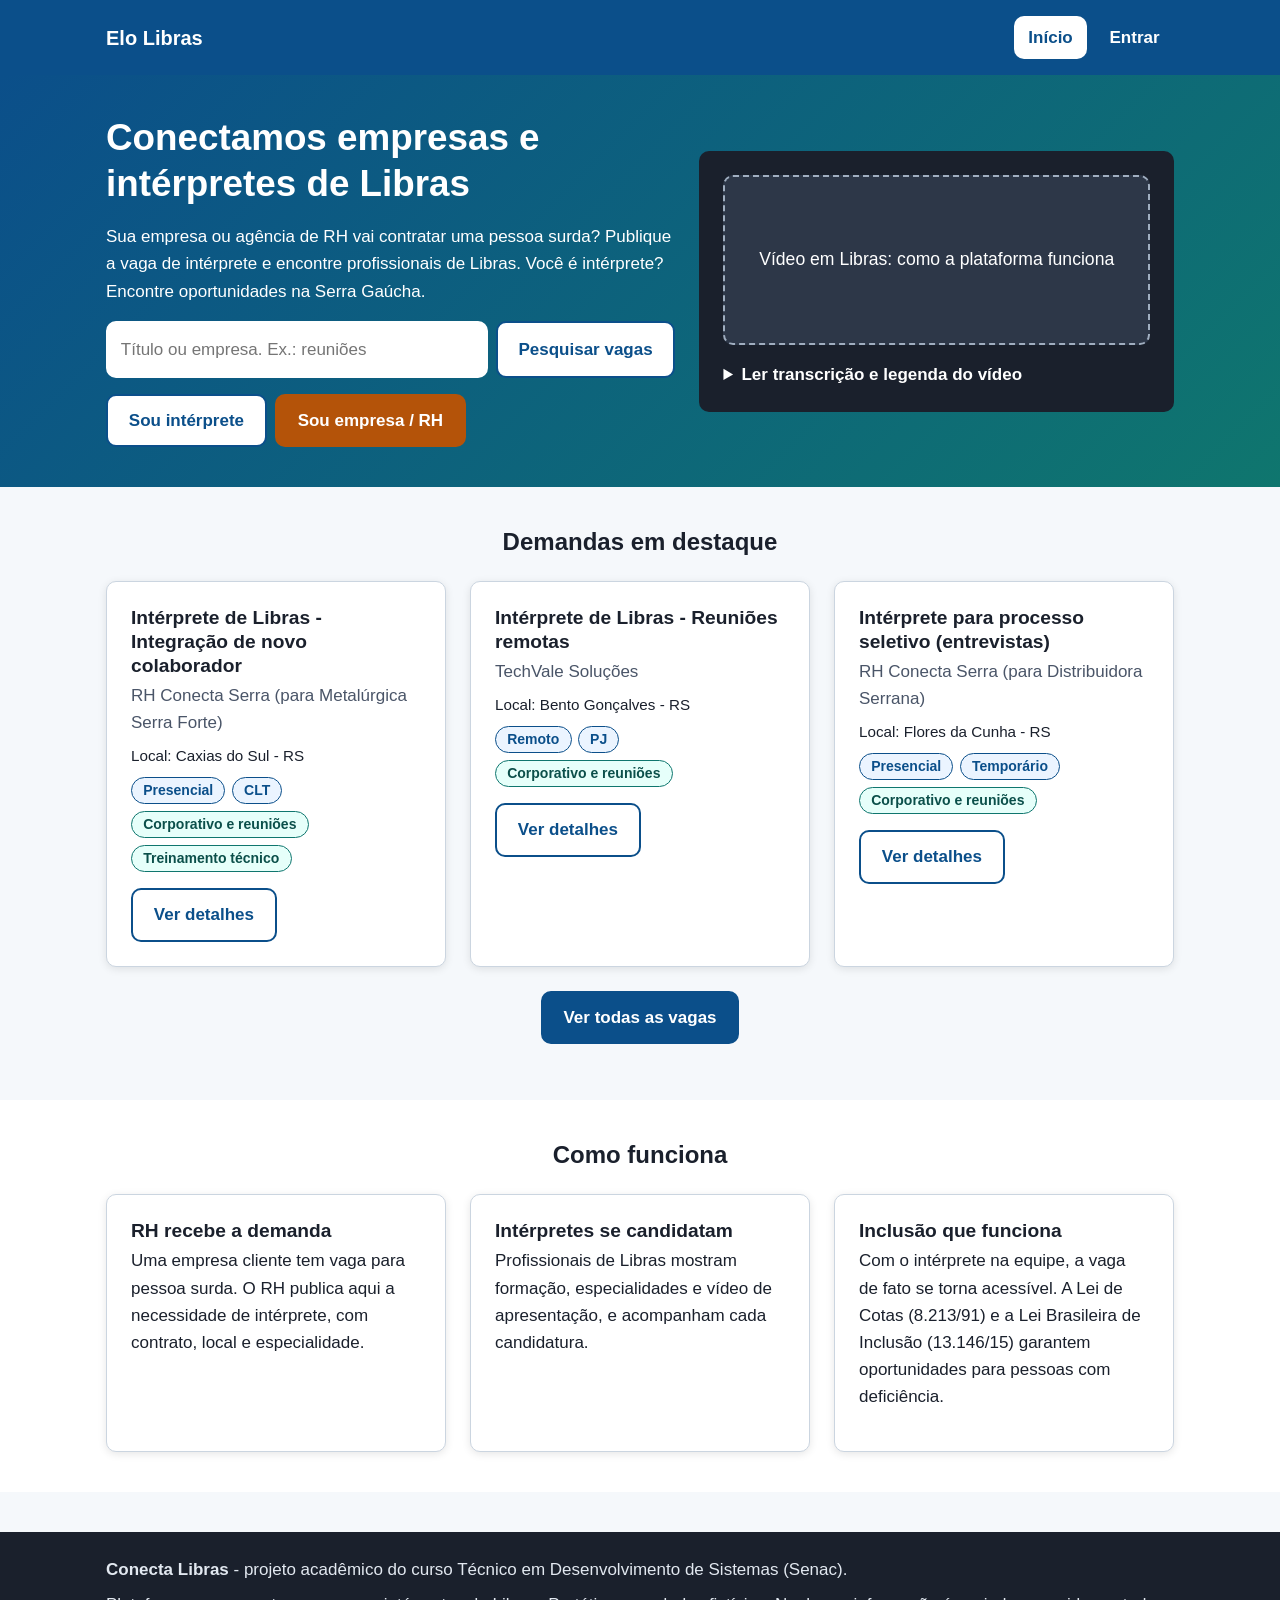
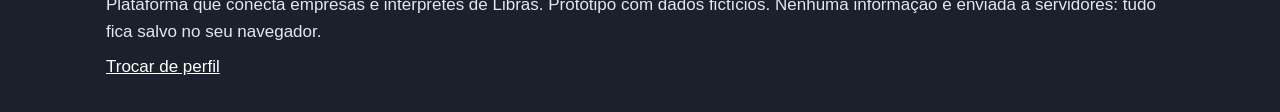
==== index.html @ c081a074 "Primeira versão do site" ====
<!DOCTYPE html>
<!-- lang="pt-BR" ajuda leitores de tela a usar a pronúncia correta -->
<html lang="pt-BR">
<head>
  <meta charset="UTF-8">
  <!-- viewport: faz o layout se adaptar a celulares -->
  <meta name="viewport" content="width=device-width, initial-scale=1">
  <title>Conecta Libras - Empresas e intérpretes de Libras</title>
  <!-- description: texto que buscadores e compartilhamentos exibem -->
  <meta name="description" content="Plataforma que conecta empresas e agências de RH a intérpretes de Libras.">
  <!-- Ordem dos CSS: variáveis > base > layout > componentes > responsivo.
       O responsivo vem por último para poder sobrescrever as regras anteriores. -->
  <link rel="stylesheet" href="assets/css/variaveis.css">
  <link rel="stylesheet" href="assets/css/base.css">
  <link rel="stylesheet" href="assets/css/layout.css">
  <link rel="stylesheet" href="assets/css/componentes.css">
  <link rel="stylesheet" href="assets/css/responsivo.css">
</head>
<!-- data-raiz: prefixo dos caminhos usado pelo layout.js.
     Aqui é "" porque o index.html fica na raiz; nas páginas de pages/ é "../". -->
<body data-raiz="">
  <!-- Primeiro elemento focável da página: permite pular o menu com Tab -->
  <a class="pular-conteudo" href="#conteudo">Ir para o conteúdo principal</a>

  <!-- Cabeçalho vazio: o layout.js preenche com logo e menu ao carregar -->
  <header class="cabecalho" id="cabecalho-site"></header>

  <main id="conteudo">
    <!-- Banner de apresentação: título, busca e atalhos para os dois públicos.
         O home.js esconde a busca e os atalhos para quem é empresa. -->
    <section class="heroi" aria-labelledby="titulo-heroi">
      <div class="container heroi__grade">
        <div>
          <h1 id="titulo-heroi">Conectamos empresas e intérpretes de Libras</h1>
          <p id="texto-heroi">Sua empresa ou agência de RH vai contratar uma pessoa surda? Publique a vaga de intérprete e encontre profissionais de Libras. Você é intérprete? Encontre oportunidades na Serra Gaúcha.</p>

          <!-- Busca: tratada por js/paginas/home.js, que redireciona para
               vagas.html?busca=texto (não há servidor para receber o formulário).
               Só aparece para o intérprete. -->
          <form id="form-busca" class="busca" role="search" aria-label="Pesquisar vagas">
            <!-- Label invisível na tela, mas lida por leitores de tela -->
            <label for="campo-busca" class="somente-leitor">Título ou empresa</label>
            <input type="search" id="campo-busca" placeholder="Título ou empresa. Ex.: reuniões">
            <button type="submit" class="botao botao--secundario">Pesquisar vagas</button>
          </form>

          <!-- Atalhos: só aparecem para quem ainda não escolheu um perfil.
               Com sessão, o menu do topo já leva a cada área. -->
          <div class="grupo-botoes" id="atalhos-heroi" style="margin-top: 1rem;">
            <a class="botao botao--secundario" href="pages/cadastro.html">Sou intérprete</a>
            <a class="botao botao--empresa" href="pages/cadastro.html">Sou empresa / RH</a>
          </div>
        </div>

        <!-- Espaço reservado para vídeo explicativo em Libras.
             O <details> oferece a transcrição em texto para quem não vê o vídeo. -->
        <div class="video-libras">
          <div class="video-libras__tela" role="img" aria-label="Espaço reservado para o vídeo explicativo em Libras">
            Vídeo em Libras: como a plataforma funciona
          </div>
          <details>
            <summary>Ler transcrição e legenda do vídeo</summary>
            <p>Olá! Empresas e agências de RH publicam vagas de intérprete de Libras. Intérpretes criam o perfil, se candidatam e acompanham o andamento.</p>
          </details>
        </div>
      </div>
    </section>

    <!-- Demandas em destaque: o home.js insere os cartões neste div vazio,
         usando os ids de App.VAGAS_DESTAQUE. Para a empresa, o título e o
         link mudam para "Minhas vagas publicadas". -->
    <section class="secao" aria-labelledby="titulo-destaques">
      <div class="container">
        <h2 id="titulo-destaques" class="secao__titulo">Demandas em destaque</h2>
        <div class="grade" id="lista-destaques"></div>
        <p style="text-align:center; margin-top:1.5rem;"><a class="botao" id="link-destaques" href="pages/vagas.html">Ver todas as vagas</a></p>
      </div>
    </section>

    <!-- Explicação do fluxo (RH -> intérpretes -> inclusão) e base legal -->
    <section class="secao secao--alt" aria-labelledby="titulo-inclusao">
      <div class="container">
        <h2 id="titulo-inclusao" class="secao__titulo">Como funciona</h2>
        <div class="grade">
          <article class="cartao">
            <h3>RH recebe a demanda</h3>
            <p>Uma empresa cliente tem vaga para pessoa surda. O RH publica aqui a necessidade de intérprete, com contrato, local e especialidade.</p>
          </article>
          <article class="cartao">
            <h3>Intérpretes se candidatam</h3>
            <p>Profissionais de Libras mostram formação, especialidades e vídeo de apresentação, e acompanham cada candidatura.</p>
          </article>
          <article class="cartao">
            <h3>Inclusão que funciona</h3>
            <p>Com o intérprete na equipe, a vaga de fato se torna acessível. A Lei de Cotas (8.213/91) e a Lei Brasileira de Inclusão (13.146/15) garantem oportunidades para pessoas com deficiência.</p>
          </article>
        </div>
      </div>
    </section>
  </main>

  <!-- Rodapé vazio: o layout.js preenche com a identificação do projeto -->
  <footer class="rodape" id="rodape-site"></footer>

  <!-- Scripts: a ordem importa (dados > utilitários > serviços > componentes > página).
       1) dados/vagas-exemplo.js cria o objeto global App e as listas fixas;
       2) utils/ e servicos/ adicionam funções a App (sessao-servico.js antes de layout.js);
       3) componentes/ monta cabeçalho, rodapé e cartões;
       4) paginas/home.js usa tudo isso para montar esta página. -->
  <script src="assets/js/dados/vagas-exemplo.js"></script>
  <script src="assets/js/utils/armazenamento.js"></script>
  <script src="assets/js/utils/helpers.js"></script>
  <script src="assets/js/servicos/sessao-servico.js"></script>
  <script src="assets/js/servicos/vagas-servico.js"></script>
  <script src="assets/js/servicos/candidatura-servico.js"></script>
  <script src="assets/js/servicos/cadastro-servico.js"></script>
  <script src="assets/js/componentes/layout.js"></script>
  <script src="assets/js/componentes/cartao-vaga.js"></script>
  <script src="assets/js/paginas/home.js"></script>
</body>
</html>
---- assets/css/variaveis.css ----
/* ==========================================================
   variaveis.css
   Design tokens (cores, fontes, espaçamentos) do site.

   Tudo que define a identidade visual fica aqui, em variáveis CSS
   (custom properties) declaradas em ":root", que é o <html>.
   Como as variáveis são herdadas por todos os elementos, basta
   alterar um valor neste arquivo para mudar o site inteiro.

   Acessibilidade: as cores abaixo foram escolhidas com contraste
   mínimo de 4.5:1 entre texto e fundo (WCAG 2.1 AA).
   ========================================================== */

:root {
  /* ---------- Cores principais ---------- */
  --cor-primaria: #0b4f8a;        /* azul escuro: botões, links, cabeçalho */
  --cor-primaria-escura: #083a68; /* estado :hover dos botões primários */
  --cor-secundaria: #0f766e;      /* verde-azulado: destaques de acessibilidade */
  --cor-destaque: #b45309;        /* laranja escuro: botão "Sou empresa / RH" */

  /* ---------- Cores neutras ---------- */
  --cor-texto: #1a202c;           /* texto principal */
  --cor-texto-suave: #4a5568;     /* textos secundários (datas, legendas) */
  --cor-fundo: #f5f8fb;           /* fundo geral da página */
  --cor-superficie: #ffffff;      /* cartões, formulários, seções alternadas */
  --cor-borda: #cbd5e0;           /* bordas discretas de cartões e campos */

  /* ---------- Cores de feedback ---------- */
  --cor-sucesso: #166534;         /* aviso de sucesso */
  --cor-erro: #b91c1c;            /* aviso de erro */
  --cor-foco: #ffbf00;            /* contorno amarelo visível no foco do teclado */

  /* ---------- Tipografia ---------- */
  --fonte: "Segoe UI", Verdana, Arial, sans-serif;
  --tamanho-base: 1.0625rem;      /* 17px: leitura confortável */

  /* ---------- Espaçamentos e formas ---------- */
  --espaco-1: 0.5rem;             /* pequeno: gaps, paddings internos */
  --espaco-2: 1rem;               /* médio: padding de containers e cartões */
  --espaco-3: 1.5rem;             /* grande: espaçamento entre cartões */
  --espaco-4: 2.5rem;             /* extra: padding vertical das seções */
  --raio: 10px;                   /* arredondamento padrão de cantos */
  --sombra: 0 2px 8px rgba(0, 0, 0, 0.1);   /* sombra leve dos cartões */
  --largura-max: 1100px;          /* largura máxima do conteúdo centralizado */
}
---- assets/css/base.css ----
/* ==========================================================
   base.css
   Reset simples, tipografia, foco visível e utilitários.

   Este arquivo define o "padrão" de todos os elementos HTML.
   Os arquivos seguintes (layout, componentes) sobrescrevem
   esses padrões quando necessário.
   ========================================================== */

/* Faz width/height incluírem padding e borda (cálculo mais intuitivo).
   O seletor universal cobre também os pseudo-elementos ::before e ::after. */
*, *::before, *::after { box-sizing: border-box; }

/* ---------- Corpo da página ---------- */
body {
  margin: 0;                       /* remove a margem padrão do navegador */
  font-family: var(--fonte);
  font-size: var(--tamanho-base);
  line-height: 1.6;                /* espaçamento entre linhas confortável para leitura */
  color: var(--cor-texto);
  background: var(--cor-fundo);
}

/* ---------- Títulos e parágrafos ---------- */
h1, h2, h3 { line-height: 1.25; margin: 0 0 var(--espaco-2); }
h1 { font-size: 2rem; }
h2 { font-size: 1.5rem; }
h3 { font-size: 1.2rem; }
p  { margin: 0 0 var(--espaco-2); }
img { max-width: 100%; }           /* imagens nunca ultrapassam o container */

/* ---------- Links ---------- */
a { color: var(--cor-primaria); }
/* No hover, o sublinhado fica mais grosso: pista visual além da cor
   (importante para quem não distingue cores). */
a:hover { text-decoration-thickness: 3px; }

/* ---------- Foco visível ----------
   Essencial para quem navega por teclado (WCAG 2.4.7).
   :focus-visible aplica o contorno apenas quando o foco vem do teclado,
   evitando o "anel" ao clicar com o mouse. */
:focus-visible {
  outline: 3px solid var(--cor-foco);
  outline-offset: 2px;
  box-shadow: 0 0 0 5px #000;      /* halo preto garante contraste em qualquer fundo */
}

/* ---------- Link "Ir para o conteúdo" ----------
   Fica fora da tela (left: -999px) e só aparece quando recebe foco
   via Tab, permitindo pular o menu e ir direto ao conteúdo. */
.pular-conteudo {
  position: absolute;
  left: -999px;
  top: 0;
  background: #000;
  color: #fff;
  padding: var(--espaco-1) var(--espaco-2);
  z-index: 100;                    /* acima do cabeçalho */
}
.pular-conteudo:focus { left: 0; }

/* ---------- Container central ----------
   Limita a largura do conteúdo e centraliza com margin: 0 auto. */
.container {
  width: 100%;
  max-width: var(--largura-max);
  margin: 0 auto;
  padding: 0 var(--espaco-2);
}

/* ---------- Texto visível apenas para leitores de tela ----------
   Mantém o texto no HTML (para ser lido pelo leitor de tela) mas
   o reduz a 1px e o esconde visualmente. */
.somente-leitor {
  position: absolute;
  width: 1px; height: 1px;
  overflow: hidden;
  clip: rect(0 0 0 0);
  white-space: nowrap;
}

/* ---------- Movimento reduzido ----------
   Respeita quem pede menos animação no sistema operacional. */
@media (prefers-reduced-motion: reduce) {
  * { animation: none !important; transition: none !important; }
}
---- assets/css/layout.css ----
/* ==========================================================
   layout.css
   Estrutura da página: cabeçalho, menu, seções, grades, rodapé.
   Aqui ficam as "caixas grandes"; as peças pequenas (botões,
   cartões, formulários) estão em componentes.css.
   ========================================================== */

/* ---------- Cabeçalho e menu ---------- */
.cabecalho {
  background: var(--cor-primaria);
  color: #fff;
}
/* Linha interna: logo à esquerda, menu à direita. */
.cabecalho__interno {
  display: flex;
  flex-wrap: wrap;           /* quebra de linha em telas pequenas */
  align-items: center;
  justify-content: space-between;
  gap: var(--espaco-2);
  padding-top: var(--espaco-2);
  padding-bottom: var(--espaco-2);
}
.logo {
  color: #fff;
  font-size: 1.25rem;
  font-weight: 700;
  text-decoration: none;
}
/* Menu: lista horizontal sem marcadores. */
.menu { display: flex; flex-wrap: wrap; gap: var(--espaco-1); list-style: none; margin: 0; padding: 0; }
.menu a {
  display: block;            /* aumenta a área clicável (padding funciona melhor) */
  color: #fff;
  padding: 0.5rem 0.9rem;
  border-radius: var(--raio);
  text-decoration: none;
  font-weight: 600;
}
.menu a:hover { background: var(--cor-primaria-escura); }
/* Página atual (marcada via aria-current pelo layout.js):
   fundo branco + texto azul invertem o contraste do item. */
.menu a[aria-current="page"] { background: #fff; color: var(--cor-primaria); }

/* ---------- Seções ---------- */
.secao { padding: var(--espaco-4) 0; }
.secao--alt { background: var(--cor-superficie); }   /* fundo branco para alternar blocos */
.secao__titulo { text-align: center; margin-bottom: var(--espaco-3); }

/* Faixa de título das páginas internas (vagas, perfil, empresa...) */
.titulo-pagina { background: var(--cor-superficie); border-bottom: 1px solid var(--cor-borda); padding: var(--espaco-3) 0; }
.titulo-pagina h1 { margin: 0 0 0.25rem; }
.titulo-pagina p { margin: 0; color: var(--cor-texto-suave); }

/* ---------- Banner (herói) da página inicial ----------
   Degradê diagonal do azul principal para o verde-azulado. */
.heroi {
  background: linear-gradient(135deg, var(--cor-primaria), var(--cor-secundaria));
  color: #fff;
  padding: var(--espaco-4) 0;
}
/* Duas colunas: texto um pouco mais largo (1.2fr) que o vídeo (1fr). */
.heroi__grade { display: grid; grid-template-columns: 1.2fr 1fr; gap: var(--espaco-3); align-items: center; }
.heroi h1 { font-size: 2.3rem; }

/* ---------- Grades ----------
   auto-fill cria quantas colunas couberem, com mínimo de 280px cada;
   1fr faz todas dividirem o espaço restante igualmente. */
.grade { display: grid; grid-template-columns: repeat(auto-fill, minmax(280px, 1fr)); gap: var(--espaco-3); }
/* Duas colunas iguais (formulário + painel lateral).
   align-items: start evita que as colunas fiquem com a mesma altura. */
.duas-colunas { display: grid; grid-template-columns: 1fr 1fr; gap: var(--espaco-3); align-items: start; }

/* ---------- Rodapé ---------- */
.rodape { background: #1a202c; color: #e2e8f0; padding: var(--espaco-3) 0; margin-top: var(--espaco-4); }
.rodape a { color: #fff; }
.rodape p { margin: 0 0 0.5rem; }
---- assets/css/componentes.css ----
/* ==========================================================
   componentes.css
   Peças reutilizáveis: botões, cartões, formulários, selos,
   modal, avisos, vídeo em Libras e tabela de status.

   A convenção de nomes é BEM simplificado:
   .bloco            -> o componente (ex.: .cartao)
   .bloco__parte     -> um pedaço interno (ex.: .cartao__empresa)
   .bloco--variante  -> uma variação (ex.: .botao--secundario)
   ========================================================== */

/* ---------- Botões ----------
   Usado tanto em <button> quanto em <a class="botao">, por isso
   display: inline-block e text-decoration: none. */
.botao {
  display: inline-block;
  padding: 0.7rem 1.3rem;
  border: 2px solid var(--cor-primaria);
  border-radius: var(--raio);
  background: var(--cor-primaria);
  color: #fff;
  font: inherit;              /* herda fonte e tamanho do elemento pai */
  font-weight: 700;
  text-decoration: none;
  cursor: pointer;
}
.botao:hover { background: var(--cor-primaria-escura); }
/* Variante clara: fundo branco com texto azul (ações secundárias). */
.botao--secundario { background: #fff; color: var(--cor-primaria); }
.botao--secundario:hover { background: #e6f0fa; }
/* Variante laranja: usada só no botão "Sou empresa / RH". */
.botao--empresa { background: var(--cor-destaque); border-color: var(--cor-destaque); }
.botao--empresa:hover { background: #92400e; }
/* Variante de perigo: ações destrutivas (excluir vaga, excluir perfil). */
.botao--perigo { background: var(--cor-erro); border-color: var(--cor-erro); }
.botao--perigo:hover { background: #7f1d1d; }
/* Botão "Sair" do cabeçalho: fundo transparente sobre o azul do cabeçalho. */
.botao--sair { background: transparent; color: #fff; border-color: #fff; padding: 0.45rem 1rem; }
.botao--sair:hover { background: #fff; color: var(--cor-primaria); }
/* Botão desabilitado: cinza e cursor de "proibido". */
.botao:disabled { background: #718096; border-color: #718096; cursor: not-allowed; }
/* Agrupa botões lado a lado, quebrando linha quando faltar espaço. */
.grupo-botoes { display: flex; flex-wrap: wrap; gap: var(--espaco-1); }

/* ---------- Cartões ---------- */
.cartao {
  background: var(--cor-superficie);
  border: 1px solid var(--cor-borda);
  border-radius: var(--raio);
  box-shadow: var(--sombra);
  padding: var(--espaco-3);
}
.cartao h3 { margin-bottom: 0.25rem; }
.cartao__empresa { color: var(--cor-texto-suave); margin-bottom: var(--espaco-1); }
.cartao__meta { font-size: 0.95rem; margin-bottom: var(--espaco-1); }

/* ---------- Selos (etiquetas) ----------
   "Pílulas" com modalidade, contrato e especialidades da vaga. */
.selos { display: flex; flex-wrap: wrap; gap: 0.4rem; list-style: none; padding: 0; margin: 0 0 var(--espaco-2); }
.selo {
  background: #e6fffa;
  color: #0b4f4a;
  border: 1px solid var(--cor-secundaria);
  border-radius: 999px;       /* valor alto = cantos totalmente arredondados */
  padding: 0.1rem 0.7rem;
  font-size: 0.875rem;
  font-weight: 600;
}
/* Selo azul: diferencia modalidade e contrato das especialidades. */
.selo--modalidade { background: #ebf4ff; color: var(--cor-primaria); border-color: var(--cor-primaria); }
/* Selos de situação da vaga publicada pela empresa. */
.selo--aberta { background: #e6fffa; color: var(--cor-sucesso); border-color: var(--cor-sucesso); }
.selo--encerrada { background: #e2e8f0; color: #2d3748; border-color: #718096; }

/* ---------- Escolha de perfil (tela de cadastro) ----------
   Cada opção é um <label> com um rádio escondido visualmente: o cartão
   inteiro vira a área clicável. :has(input:checked) destaca a escolhida. */
.opcoes-perfil { display: grid; grid-template-columns: 1fr 1fr; gap: var(--espaco-2); }
.opcao-perfil {
  display: grid;
  gap: 0.4rem;
  padding: var(--espaco-3);
  background: var(--cor-superficie);
  border: 2px solid var(--cor-borda);
  border-radius: var(--raio);
  cursor: pointer;
}
.opcao-perfil:hover { border-color: var(--cor-primaria); }
/* O rádio continua no HTML (para teclado e leitor de tela), mas fica
   invisível; o foco do teclado é mostrado no cartão inteiro. */
.opcao-perfil input { position: absolute; opacity: 0; width: 1px; height: 1px; }
.opcao-perfil:has(input:focus-visible) { outline: 3px solid var(--cor-foco); outline-offset: 2px; }
.opcao-perfil:has(input:checked) { border-color: var(--cor-primaria); box-shadow: 0 0 0 3px #cfe3f7; }
.opcao-perfil__icone { font-size: 2rem; line-height: 1; }
.opcao-perfil__titulo { font-weight: 700; font-size: 1.1rem; }
.opcao-perfil__texto { color: var(--cor-texto-suave); }

/* ---------- Formulários ---------- */
.formulario { display: grid; gap: var(--espaco-2); }   /* um campo por linha, com espaçamento */
.campo label, .campo legend { display: block; font-weight: 700; margin-bottom: 0.25rem; }
/* Campos de texto, select e textarea compartilham o mesmo visual. */
.campo input[type="text"], .campo input[type="email"], .campo input[type="url"],
.campo input[type="search"], .campo select, .campo textarea {
  width: 100%;
  padding: 0.65rem;
  font: inherit;
  border: 2px solid #718096;   /* borda escura: contraste mínimo 3:1 */
  border-radius: var(--raio);
  background: #fff;
}
.campo textarea { min-height: 110px; resize: vertical; }   /* só cresce na vertical */
.campo__ajuda { font-size: 0.9rem; color: var(--cor-texto-suave); margin: 0.25rem 0 0; }
/* fieldset usado como "campo" (grupo de checkboxes com legend). */
fieldset.campo { border: 1px solid var(--cor-borda); border-radius: var(--raio); padding: var(--espaco-2); margin: 0; }
/* fieldset sem moldura: usado na pergunta de perfil da tela de cadastro. */
fieldset.campo--sem-borda { border: none; padding: 0; }
/* Cada opção: checkbox e texto alinhados na mesma linha. */
.opcao { display: flex; align-items: center; gap: 0.5rem; padding: 0.2rem 0; }
.opcao input { width: 1.2rem; height: 1.2rem; }   /* checkbox maior, mais fácil de clicar */
.erro-campo { color: var(--cor-erro); font-weight: 600; margin: 0.25rem 0 0; }

/* Barra de busca da página inicial */
.busca { display: flex; flex-wrap: wrap; gap: var(--espaco-1); }
.busca input { flex: 1 1 220px; padding: 0.8rem; font: inherit; border: 2px solid #fff; border-radius: var(--raio); }

/* Painel de filtros da página de vagas: acompanha a rolagem no desktop. */
.painel-filtros { position: sticky; top: var(--espaco-1); }

/* ---------- Aviso (toast) ----------
   Mensagem temporária criada por App.Helpers.mostrarAviso(). */
.aviso {
  position: fixed;
  bottom: var(--espaco-3);
  left: 50%;
  transform: translateX(-50%);   /* centraliza de fato (left: 50% sozinho não centraliza) */
  background: var(--cor-sucesso);
  color: #fff;
  padding: 0.8rem 1.4rem;
  border-radius: var(--raio);
  font-weight: 700;
  z-index: 200;                  /* acima do modal e do cabeçalho */
  max-width: 90%;
}
.aviso--erro { background: var(--cor-erro); }

/* ---------- Modal de detalhes (<dialog>) ----------
   min(680px, 94vw): no máximo 680px, mas nunca mais que 94% da tela. */
dialog.modal {
  width: min(680px, 94vw);
  border: none;
  border-radius: var(--raio);
  padding: var(--espaco-3);
}
/* ::backdrop é o fundo escurecido atrás do <dialog> aberto. */
dialog.modal::backdrop { background: rgba(0, 0, 0, 0.6); }

/* ---------- Vídeo em Libras (espaço reservado) ---------- */
.video-libras {
  background: #1a202c;
  color: #fff;
  border-radius: var(--raio);
  padding: var(--espaco-3);
  text-align: center;
}
/* "Tela" do vídeo: moldura tracejada com o texto centralizado. */
.video-libras__tela {
  background: #2d3748;
  border: 2px dashed #a0aec0;
  border-radius: var(--raio);
  min-height: 170px;
  display: flex;
  align-items: center;
  justify-content: center;
  margin-bottom: var(--espaco-2);
  font-size: 1.1rem;
}
/* A transcrição (<details>) volta a ser alinhada à esquerda para leitura. */
.video-libras details { text-align: left; }
.video-libras summary { cursor: pointer; font-weight: 700; }

/* ---------- Status das candidaturas ----------
   Uma cor por etapa; a classe vem de "status--" + id da etapa. */
.status { display: inline-block; padding: 0.15rem 0.8rem; border-radius: 999px; font-weight: 700; font-size: 0.9rem; }
.status--enviada { background: #ebf4ff; color: #1e40af; }
.status--analise { background: #fefcbf; color: #744210; }
.status--entrevista { background: #e6fffa; color: #0b4f4a; }
.status--finalizada { background: #e2e8f0; color: #2d3748; }

/* Linha do tempo simples que mostra em qual etapa a candidatura está. */
.etapas { display: flex; flex-wrap: wrap; gap: 0.4rem; list-style: none; padding: 0; margin: var(--espaco-1) 0; font-size: 0.85rem; }
.etapas li { padding: 0.1rem 0.6rem; border: 1px solid var(--cor-borda); border-radius: 999px; color: var(--cor-texto-suave); }
/* Etapa atual: fundo azul e texto branco (marcada com aria-current="step" no JS). */
.etapas li.ativa { background: var(--cor-primaria); color: #fff; border-color: var(--cor-primaria); font-weight: 700; }

/* Mensagem de lista vazia ("nenhuma vaga encontrada", "nenhuma candidatura"...). */
.vazio { text-align: center; padding: var(--espaco-4) var(--espaco-2); color: var(--cor-texto-suave); }
---- assets/css/responsivo.css ----
/* ==========================================================
   responsivo.css
   Ajustes para tablets e celulares (abordagem "max-width":
   as regras valem quando a tela é MENOR que o valor indicado).
   Carregado por último para sobrescrever as regras anteriores.
   ========================================================== */

/* ---------- Telas até 800px (tablets em pé e celulares) ---------- */
@media (max-width: 800px) {
  /* Colunas lado a lado viram uma embaixo da outra. */
  .heroi__grade,
  .duas-colunas { grid-template-columns: 1fr; }

  /* Título do banner menor para caber sem quebrar demais. */
  .heroi h1 { font-size: 1.8rem; }

  /* Filtros deixam de "grudar" no topo em telas pequenas
     (sticky ocuparia espaço demais na tela). */
  .painel-filtros { position: static; }

  /* Menu ocupa a largura toda, itens em duas colunas. */
  .menu { width: 100%; }
  .menu li { flex: 1 1 45%; }
  .menu a { text-align: center; }

  /* A pergunta de perfil vira uma opção embaixo da outra. */
  .opcoes-perfil { grid-template-columns: 1fr; }
}

/* ---------- Telas até 480px (celulares) ---------- */
@media (max-width: 480px) {
  /* Texto um pouco menor para caber mais conteúdo. */
  :root { --tamanho-base: 1rem; }

  /* Botões ocupam a largura toda: alvo de toque maior e mais fácil. */
  .botao { width: 100%; text-align: center; }
  .grupo-botoes { flex-direction: column; }
}
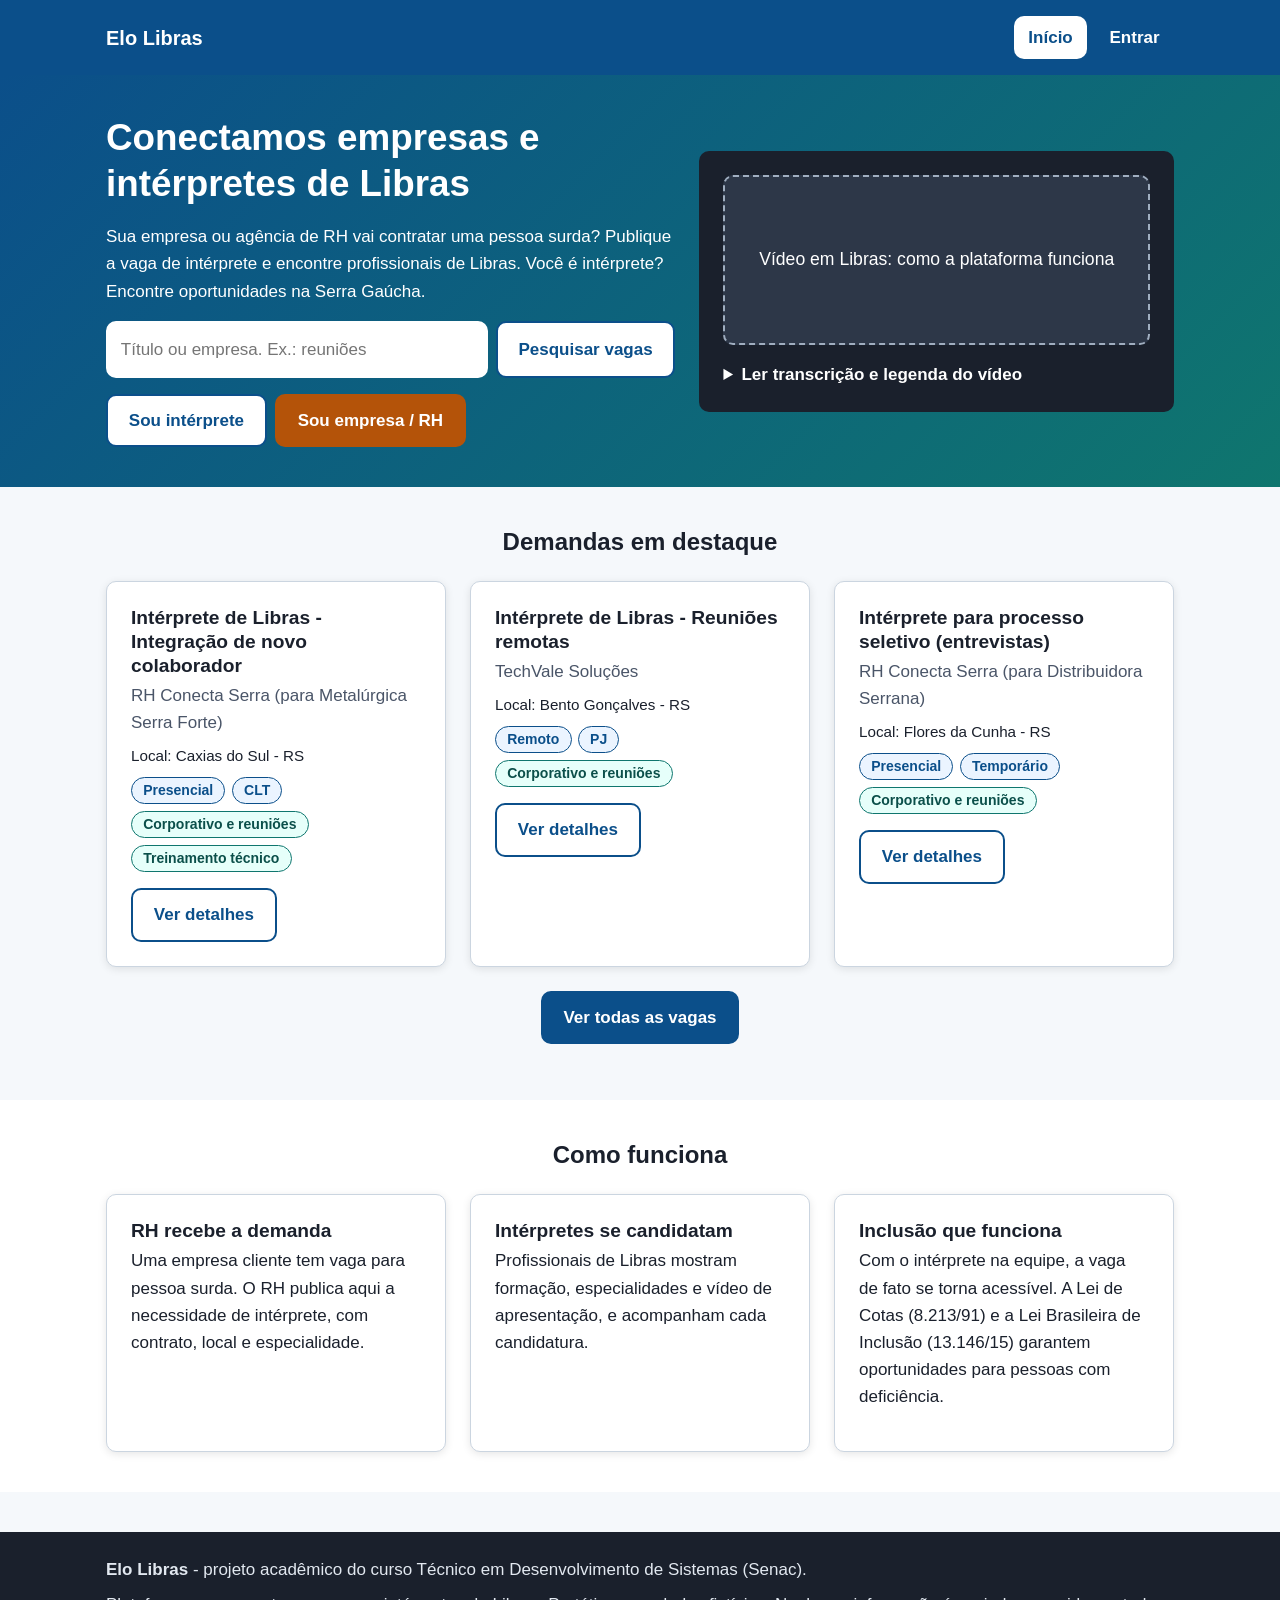
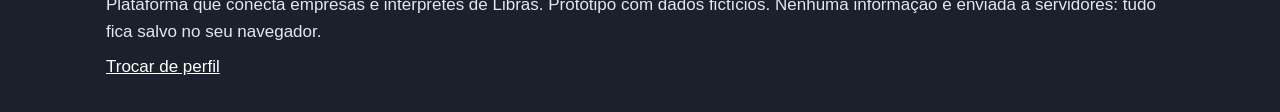
==== commit f5e683bc: "Atualização do site" ====
--- a/index.html
+++ b/index.html
@@ -5,7 +5,7 @@
   <meta charset="UTF-8">
   <!-- viewport: faz o layout se adaptar a celulares -->
   <meta name="viewport" content="width=device-width, initial-scale=1">
-  <title>Conecta Libras - Empresas e intérpretes de Libras</title>
+  <title>Elo Libras - Empresas e intérpretes de Libras</title>
   <!-- description: texto que buscadores e compartilhamentos exibem -->
   <meta name="description" content="Plataforma que conecta empresas e agências de RH a intérpretes de Libras.">
   <!-- Ordem dos CSS: variáveis > base > layout > componentes > responsivo.
